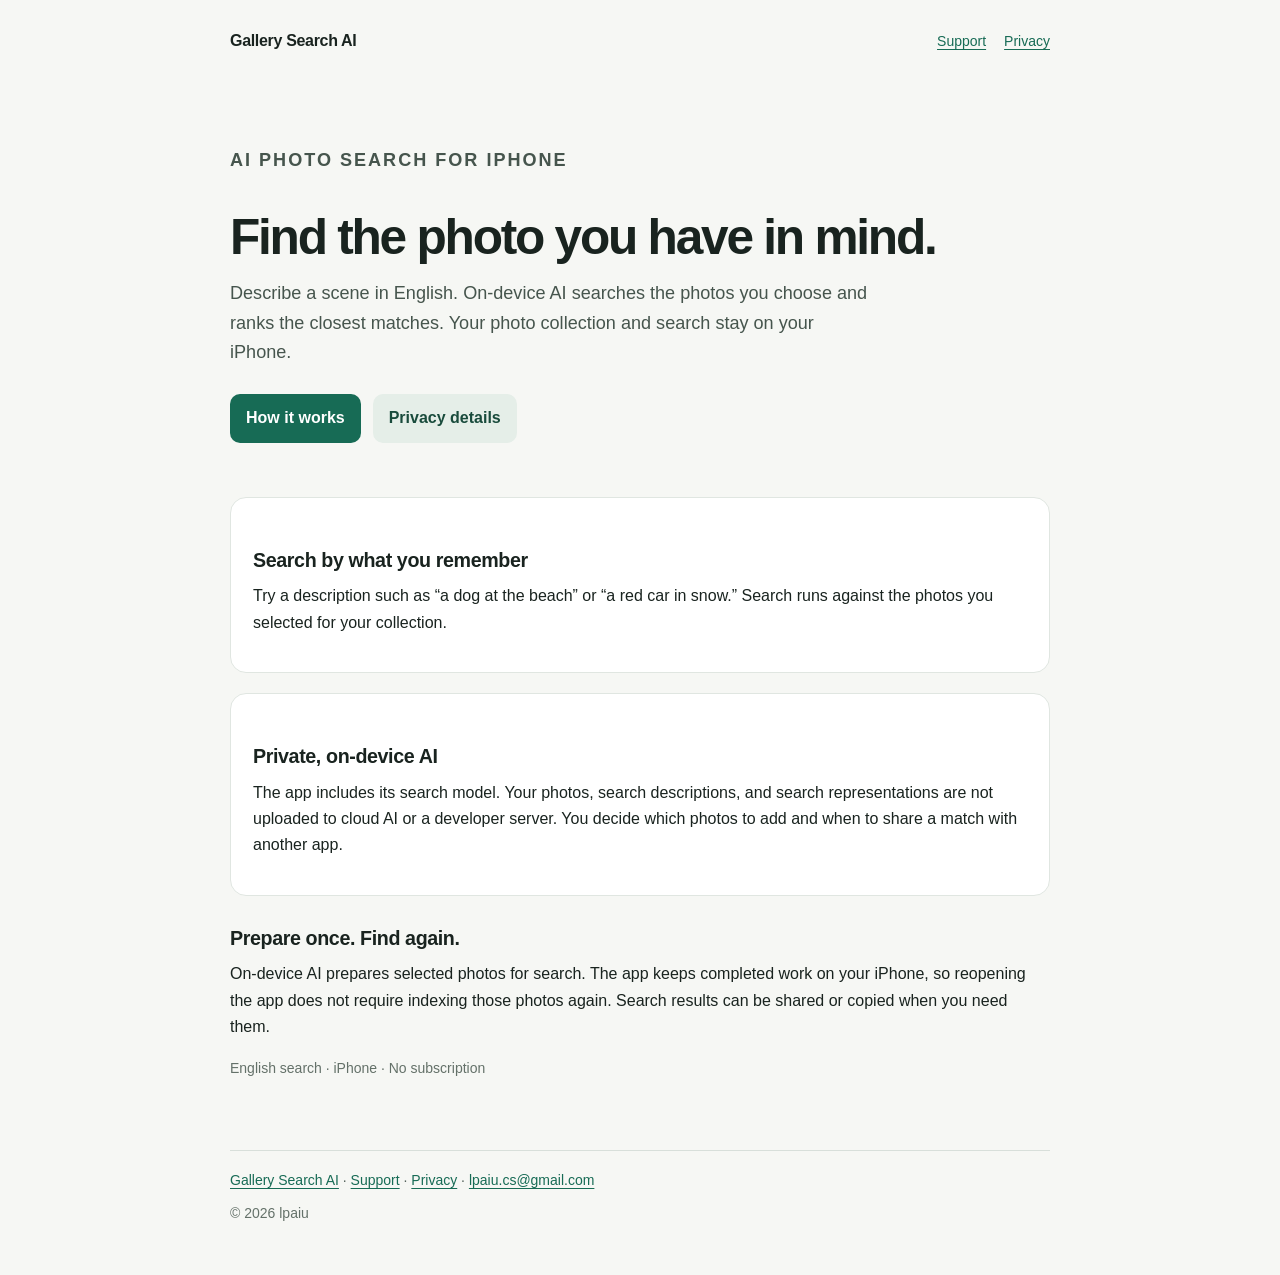
==== index.html @ da091d31 "Add Gallery Search AI support and privacy site" ====
<!doctype html>
<html lang="en"><head><meta charset="utf-8"><meta name="viewport" content="width=device-width, initial-scale=1"><meta name="description" content="Find a photo in your own collection by describing what you remember. Private, on-device AI search for iPhone."><meta name="theme-color" content="#f6f7f4"><title>Gallery Search AI — Find photos with words</title><link rel="stylesheet" href="style.css"></head>
<body><header><nav aria-label="Main navigation"><a class="brand" href="index.html">Gallery Search AI</a><a href="support.html">Support</a><a href="privacy.html">Privacy</a></nav></header><main>
<section class="hero"><p class="eyebrow">AI photo search for iPhone</p><h1>Find the photo you have in mind.</h1><p>Describe a scene in English. On-device AI searches the photos you choose and ranks the closest matches. Your photo collection and search stay on your iPhone.</p><div class="actions"><a class="button" href="support.html">How it works</a><a class="button secondary" href="privacy.html">Privacy details</a></div></section>
<section class="card"><h2>Search by what you remember</h2><p>Try a description such as “a dog at the beach” or “a red car in snow.” Search runs against the photos you selected for your collection.</p></section>
<section class="card"><h2>Private, on-device AI</h2><p>The app includes its search model. Your photos, search descriptions, and search representations are not uploaded to cloud AI or a developer server. You decide which photos to add and when to share a match with another app.</p></section>
<section><h2>Prepare once. Find again.</h2><p>On-device AI prepares selected photos for search. The app keeps completed work on your iPhone, so reopening the app does not require indexing those photos again. Search results can be shared or copied when you need them.</p><p class="meta">English search · iPhone · No subscription</p></section>
</main><footer><a href="index.html">Gallery Search AI</a> · <a href="support.html">Support</a> · <a href="privacy.html">Privacy</a> · <a href="mailto:lpaiu.cs@gmail.com">lpaiu.cs@gmail.com</a><p class="meta">© 2026 lpaiu</p></footer></body></html>
---- style.css ----
*{box-sizing:border-box}html{background:#f6f7f4;color:#19231f;font:16px/1.65 -apple-system,BlinkMacSystemFont,"Segoe UI",sans-serif}body{margin:0}header,main,footer{width:min(820px,100% - 40px);margin-inline:auto}header{padding:28px 0 12px}main{padding:22px 0 54px}footer{border-top:1px solid #d8dfda;padding:18px 0 34px;color:#56645d;font-size:14px}a{color:#176b55;text-underline-offset:3px}nav{display:flex;align-items:center;gap:18px;flex-wrap:wrap}.brand{font-weight:750;color:#19231f;text-decoration:none;margin-right:auto;letter-spacing:-.02em}nav a:not(.brand){font-size:14px}h1{font-size:clamp(2rem,6vw,3.1rem);line-height:1.1;letter-spacing:-.045em;margin:34px 0 14px}h2{font-size:1.23rem;line-height:1.3;letter-spacing:-.02em;margin:30px 0 8px}p{margin:10px 0 16px}.eyebrow{color:#176b55;font-size:.77rem;text-transform:uppercase;font-weight:700;letter-spacing:.11em}.hero{padding:48px 0 34px}.hero p{font-size:1.13rem;max-width:640px;color:#46554d}.card{background:#fff;border:1px solid #e0e6e1;border-radius:16px;padding:20px 22px;margin:20px 0}.actions{display:flex;gap:12px;flex-wrap:wrap;margin-top:26px}.button{display:inline-block;background:#176b55;color:white;border-radius:10px;padding:11px 16px;text-decoration:none;font-weight:650}.button.secondary{background:#e5eee8;color:#194b3c}ul{padding-left:21px}li{margin:7px 0}.meta{font-size:14px;color:#647169}.contact{font-weight:650;overflow-wrap:anywhere}@media(max-width:560px){header,main,footer{width:min(100% - 32px,820px)}header{padding-top:18px}.hero{padding-top:32px}.card{padding:17px}}
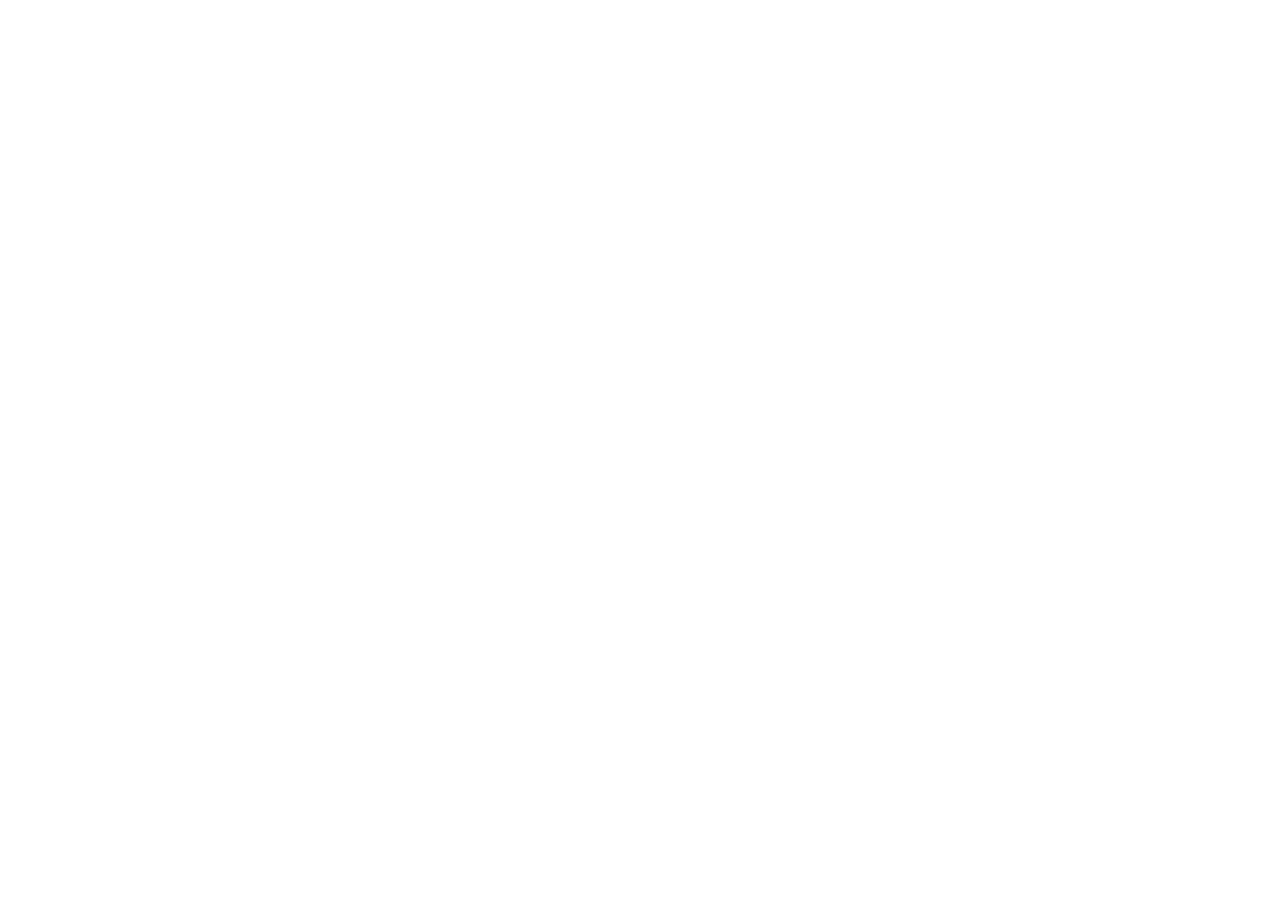
==== commit d73613b9: "Keep legacy Gallery URLs as shared-document redirects [skip ci]" ====
--- a/index.html
+++ b/index.html
@@ -1,8 +1,3 @@
 <!doctype html>
-<html lang="en"><head><meta charset="utf-8"><meta name="viewport" content="width=device-width, initial-scale=1"><meta name="description" content="Find a photo in your own collection by describing what you remember. Private, on-device AI search for iPhone."><meta name="theme-color" content="#f6f7f4"><title>Gallery Search AI — Find photos with words</title><link rel="stylesheet" href="style.css"></head>
-<body><header><nav aria-label="Main navigation"><a class="brand" href="index.html">Gallery Search AI</a><a href="support.html">Support</a><a href="privacy.html">Privacy</a></nav></header><main>
-<section class="hero"><p class="eyebrow">AI photo search for iPhone</p><h1>Find the photo you have in mind.</h1><p>Describe a scene in English. On-device AI searches the photos you choose and ranks the closest matches. Your photo collection and search stay on your iPhone.</p><div class="actions"><a class="button" href="support.html">How it works</a><a class="button secondary" href="privacy.html">Privacy details</a></div></section>
-<section class="card"><h2>Search by what you remember</h2><p>Try a description such as “a dog at the beach” or “a red car in snow.” Search runs against the photos you selected for your collection.</p></section>
-<section class="card"><h2>Private, on-device AI</h2><p>The app includes its search model. Your photos, search descriptions, and search representations are not uploaded to cloud AI or a developer server. You decide which photos to add and when to share a match with another app.</p></section>
-<section><h2>Prepare once. Find again.</h2><p>On-device AI prepares selected photos for search. The app keeps completed work on your iPhone, so reopening the app does not require indexing those photos again. Search results can be shared or copied when you need them.</p><p class="meta">English search · iPhone · No subscription</p></section>
-</main><footer><a href="index.html">Gallery Search AI</a> · <a href="support.html">Support</a> · <a href="privacy.html">Privacy</a> · <a href="mailto:lpaiu.cs@gmail.com">lpaiu.cs@gmail.com</a><p class="meta">© 2026 lpaiu</p></footer></body></html>+<html lang="en"><head><meta charset="utf-8"><meta name="viewport" content="width=device-width,initial-scale=1"><meta http-equiv="refresh" content="0; url=https://lpaiu-cs.github.io/platelog-site/gallery-search-ai/"><link rel="canonical" href="https://lpaiu-cs.github.io/platelog-site/gallery-search-ai/"><title>Gallery Search AI — moved</title></head>
+<body><main><h1>Gallery Search AI</h1><p>The current document is maintained with our other app documents.</p><p><a href="https://lpaiu-cs.github.io/platelog-site/gallery-search-ai/">Open Gallery Search AI</a></p><p>Contact: <a href="mailto:lpaiu.cs@gmail.com">lpaiu.cs@gmail.com</a>.</p></main></body></html>
